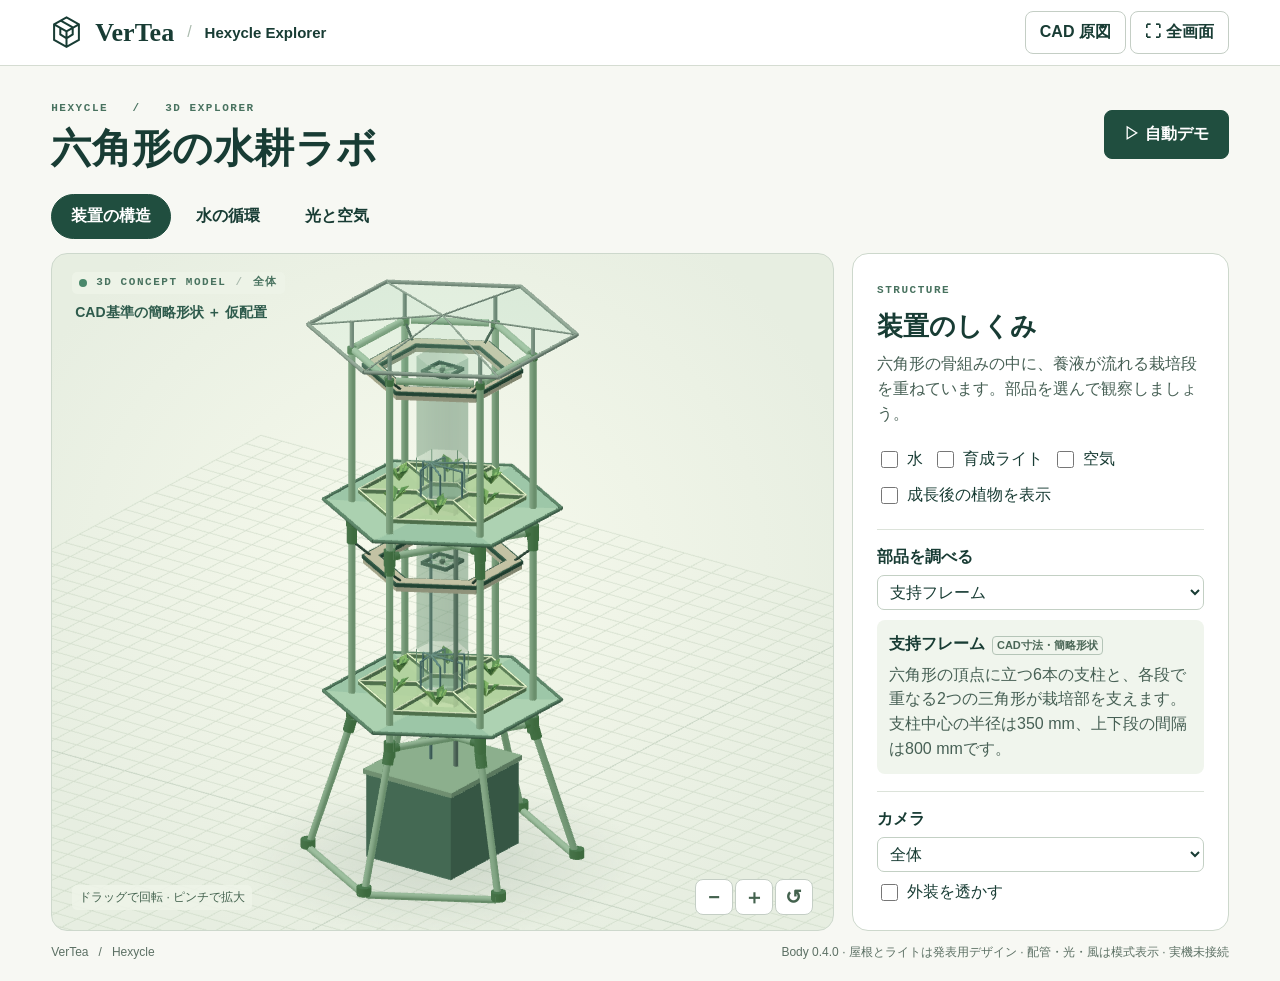
==== public-site/explorer/index.html @ 744de380 "Integrate Hexycle 3D Explorer into the showcase" ====
<!doctype html>
<html lang="ja"><meta charset="utf-8"><meta name="viewport" content="width=device-width,initial-scale=1"><title>Hexycle | 3D Explorer</title><link rel="stylesheet" href="style.css">
<header><div class="brand"><svg viewBox="0 0 40 44" aria-hidden="true"><g fill="none" stroke="currentColor" stroke-width="2.6"><path d="m20 3 16 9v20l-16 9-16-9V12z M4 12l16 9 16-9 M20 21v20 M12 7l16 9v9l-8 5-8-5v-9"/></g></svg><b>VerTea</b><span> / </span> <strong>Hexycle Explorer</strong></div><div><button id="cad">CAD 原図</button> <button id="full">⛶ 全画面</button></div></header>
<main><div class="title"><div><small>HEXYCLE &nbsp; / &nbsp; 3D EXPLORER</small><h1>六角形の水耕ラボ</h1></div><button id="demo" class="primary">▷ 自動デモ</button></div>
<nav aria-label="観察テーマ"><button data-mode="0">装置の構造</button><button data-mode="1">水の循環</button><button data-mode="2">光と空気</button></nav>
<div class="layout"><section class="stage" aria-label="3D観察エリア"><div id="viewport" tabindex="0" aria-label="3Dモデル。矢印キーで回転、プラスとマイナスで拡大縮小"></div>
<div class="stagehead"><i></i> 3D CONCEPT MODEL <span> / </span> <b id="viewlabel">全体</b></div><div id="annotation"></div>
<div class="stagefoot"><span>ドラッグで回転 · ピンチで拡大</span><div><button id="minus" aria-label="縮小">−</button><button id="plus" aria-label="拡大">＋</button><button id="reset" aria-label="全体に戻す">↺</button></div></div></section>
<aside><small id="chapter"></small><h2 id="heading"></h2><p id="intro"></p><div id="specific"></div>
<label class="check"><input id="mature" type="checkbox"> 成長後の植物を表示</label>
<div class="line"><label for="part">部品を調べる</label><select id="part"></select><article><b id="partTitle"></b><em id="status"></em><p id="details"></p></article></div>
<div class="line"><label for="preset">カメラ</label><select id="preset"><option>全体</option><option>上から</option><option>栽培段</option><option>タンク内部</option><option>屋根とライト</option></select><label class="check"><input type="checkbox" id="xray"> 外装を透かす</label></div></aside></div>
<footer><span>VerTea &nbsp; / &nbsp; Hexycle</span><span>Body 0.4.0 · 屋根とライトは発表用デザイン · 配管・光・風は模式表示 · 実機未接続</span></footer></main>
<dialog><h2>作成途中の CAD 原図</h2><p>0.4.0 Body.f3d に保存されたプレビュー</p><img src="assets/CAD.png" alt="六角支柱、上下の支持材、下段の受け皿とタンク"><button id="close">閉じる</button></dialog>
<script src="vendor/three.min.js"></script><script src="model.js"></script><script src="app.js"></script></html>
---- public-site/explorer/style.css ----
*{box-sizing:border-box}body{margin:0;background:#f7f8f3;color:#183c34;font:16px/1.55 "Yu Gothic UI",Meiryo,sans-serif}button,select{font:inherit;color:inherit}button,select,input{cursor:pointer}button{border:1px solid #c4cec5;background:#fff;border-radius:8px;padding:8px 14px;font-weight:650}button:hover,select:hover{border-color:#628872}button:focus-visible,select:focus-visible,#viewport:focus-visible{outline:3px solid #c38219;outline-offset:2px}header{height:66px;display:flex;align-items:center;justify-content:space-between;border-bottom:1px solid #d5dcd2;background:#fff;padding:0 clamp(16px,4vw,72px)}.brand{display:flex;align-items:center;gap:13px}.brand svg{width:31px}.brand b{font:700 26px Georgia}.brand span,.stagehead span{color:#abbbae}.brand strong{font-size:15px}main{max-width:1630px;margin:auto;padding:28px clamp(16px,4vw,72px) 18px}.title,.stagefoot,footer{display:flex;justify-content:space-between;align-items:center}.title{margin-bottom:20px}small,.stagehead{font:700 11px/1.4 Consolas,monospace;letter-spacing:.14em;color:#48725f}h1{font-size:clamp(30px,3.1vw,47px);line-height:1.3;letter-spacing:.01em;margin:4px 0 0}.primary,nav button[aria-pressed=true]{background:#204e3f;color:white;border-color:#204e3f}.primary{padding:11px 19px}nav{display:flex;gap:5px;margin-bottom:14px}nav button{padding:9px 19px;border-radius:30px;background:transparent;border-color:transparent}nav button[aria-pressed=false]:hover{background:#e6ece4}.layout{display:grid;grid-template-columns:minmax(0,1fr) minmax(285px,32%);gap:18px}.stage,aside{border:1px solid #cdd8cc;border-radius:16px}.stage{position:relative;min-height:560px;overflow:hidden;background:radial-gradient(ellipse at 48% 46%,#f7faed,#e7eee1 78%)}#viewport{position:absolute;inset:0;touch-action:none;cursor:grab}canvas{display:block;width:100%;height:100%}#viewport:active{cursor:grabbing}.stagehead,.stagefoot{position:absolute;left:20px;right:20px;pointer-events:none}.stagehead{top:18px;display:flex;align-items:center;gap:9px}.stagehead i{background:#4a886b;width:8px;height:8px;border-radius:50%}.stagefoot{bottom:15px;color:#43624e;font-size:12px;gap:5px}.stagefoot div{display:flex;gap:2px;pointer-events:auto}.stagefoot button{width:38px;height:36px;padding:0;font-size:20px}.stagefoot span,.stagehead{width:fit-content;background:#eef4e8db;border-radius:5px;padding:3px 7px}aside{background:#fff;padding:22px 24px}h2{margin:5px 0;font-size:26px}p{margin:6px 0 12px;color:#476055}.line{border-top:1px solid #dce3da;margin-top:17px;padding-top:15px}label{font-weight:650;display:block;margin-bottom:5px}select{border:1px solid #c3d0c4;background:#fff;border-radius:7px;padding:7px 8px;width:100%}article{background:#f0f5ed;padding:12px;border-radius:8px;margin-top:10px}article p{margin:6px 0 0}em{display:inline-block;font:600 11px/1.6 sans-serif;color:#4b6757;border:1px solid #b5c5b8;border-radius:4px;margin-left:7px;padding:0 4px}.check{font-weight:500;display:inline-flex;align-items:center;gap:6px;margin:8px 10px 0 0}.check input{width:17px;height:17px;accent-color:#245c46}.flows{display:flex;align-items:center;gap:5px;flex-wrap:wrap}.flows select{width:auto}.flows button{padding:5px 12px}footer{font:12px/1.6 sans-serif;color:#5c7064;margin-top:12px;gap:12px}.fallback{width:100%;height:100%;object-fit:contain;background:#fff}.stage #annotation{position:absolute;top:48px;left:23px;color:#2e5b4c;font-size:14px;pointer-events:none;font-weight:700}dialog{border:1px solid #bdccbf;border-radius:14px;max-width:92vw}dialog img{display:block;width:min(65vh,75vw);height:auto}dialog::backdrop{background:#10261f77}body:fullscreen{overflow:auto}body:fullscreen aside{font-size:20px}body:fullscreen .stage{min-height:65vh}@media(max-width:850px){main{padding-top:20px}.layout{grid-template-columns:minmax(0,1fr) 275px;gap:10px}aside{padding:15px}.stage{min-height:520px}}@media(max-width:675px){header{height:56px}.brand{gap:7px}.brand strong,.brand span{display:none}header button{padding:6px 10px}.layout{display:flex;flex-direction:column}.stage{min-height:0;height:clamp(380px,61svh,600px)}nav button{padding:8px 12px}.title{margin-bottom:12px}.primary{padding:8px 12px}footer{align-items:start;flex-direction:column;gap:2px}.stagefoot{left:10px;right:10px}.stagefoot span{font-size:10px}}
@media(min-width:851px){body:fullscreen main{padding-top:10px}body:fullscreen .title{margin-bottom:5px}body:fullscreen .layout{height:calc(100dvh - 240px);min-height:320px}body:fullscreen .stage{min-height:0}body:fullscreen aside{overflow:auto}body:fullscreen aside p{font-size:21px}}

.stage.dark-room{background:radial-gradient(ellipse at 50% 48%,#22333a,#101b23 80%)}
.stage.dark-room #annotation{color:#dbebdd;background:#15242be8;padding:2px 6px;border-radius:4px}
.lighting-controls{margin-top:10px;padding:8px 12px;background:#edf2ea;border-radius:8px}
.lighting-controls .check{margin:0}
.lighting-controls p{font-size:14px;margin:3px 0 0}

body:fullscreen button, body:fullscreen select { min-height: 44px; }
body:fullscreen .stagehead, body:fullscreen .stagefoot span { font-size: 14px; }
body:fullscreen .stage #annotation { font-size: 17px; }
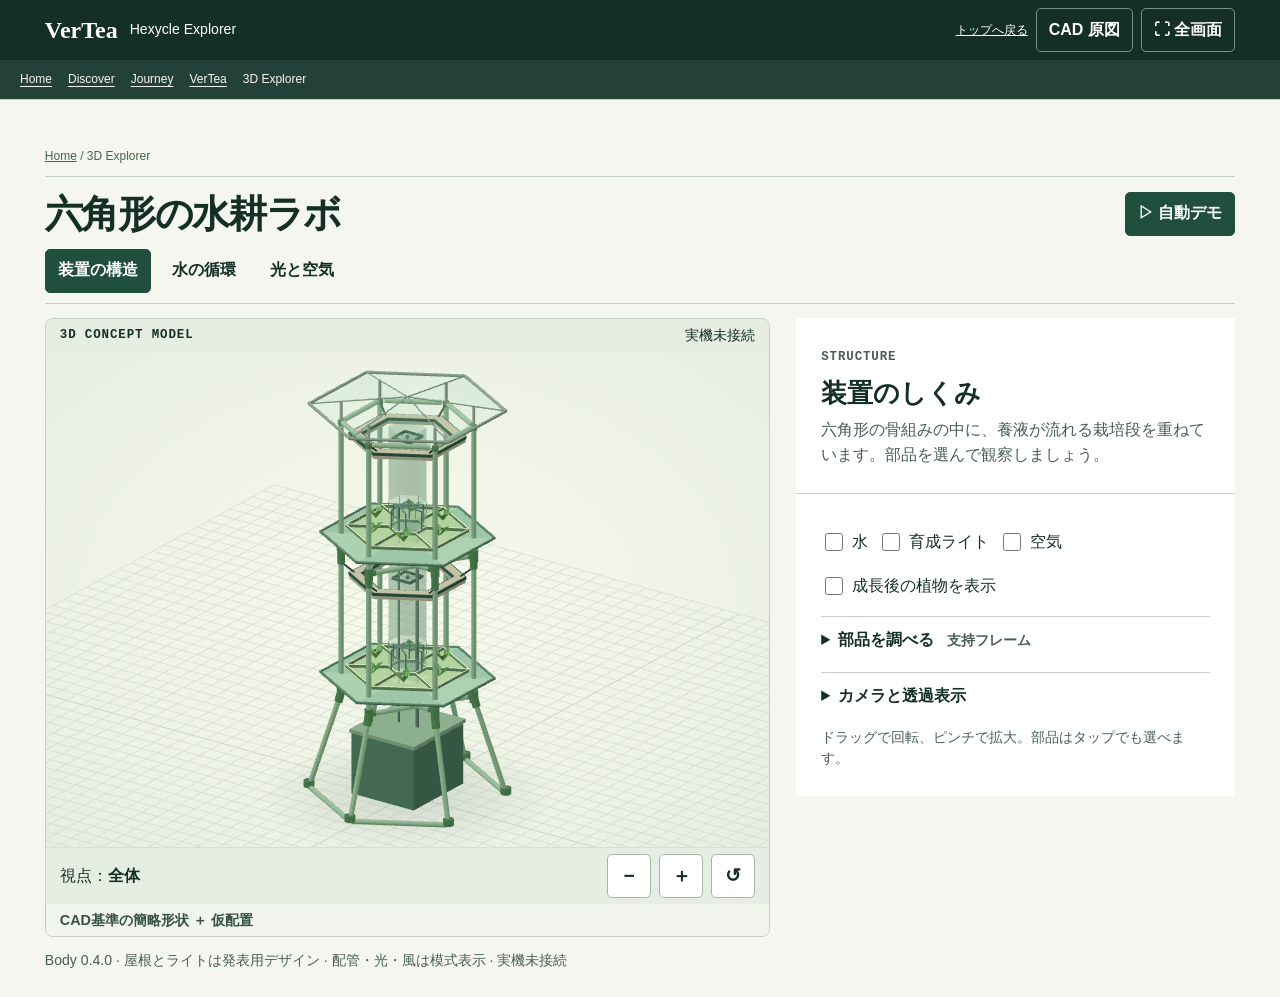
==== commit cec16454: "Add Hexycle nine-page website preview" ====
--- a/public-site/explorer/index.html
+++ b/public-site/explorer/index.html
@@ -1,15 +1,58 @@
 <!doctype html>
-<html lang="ja"><meta charset="utf-8"><meta name="viewport" content="width=device-width,initial-scale=1"><title>Hexycle | 3D Explorer</title><link rel="stylesheet" href="style.css">
-<header><div class="brand"><svg viewBox="0 0 40 44" aria-hidden="true"><g fill="none" stroke="currentColor" stroke-width="2.6"><path d="m20 3 16 9v20l-16 9-16-9V12z M4 12l16 9 16-9 M20 21v20 M12 7l16 9v9l-8 5-8-5v-9"/></g></svg><b>VerTea</b><span> / </span> <strong>Hexycle Explorer</strong></div><div><button id="cad">CAD 原図</button> <button id="full">⛶ 全画面</button></div></header>
-<main><div class="title"><div><small>HEXYCLE &nbsp; / &nbsp; 3D EXPLORER</small><h1>六角形の水耕ラボ</h1></div><button id="demo" class="primary">▷ 自動デモ</button></div>
-<nav aria-label="観察テーマ"><button data-mode="0">装置の構造</button><button data-mode="1">水の循環</button><button data-mode="2">光と空気</button></nav>
-<div class="layout"><section class="stage" aria-label="3D観察エリア"><div id="viewport" tabindex="0" aria-label="3Dモデル。矢印キーで回転、プラスとマイナスで拡大縮小"></div>
-<div class="stagehead"><i></i> 3D CONCEPT MODEL <span> / </span> <b id="viewlabel">全体</b></div><div id="annotation"></div>
-<div class="stagefoot"><span>ドラッグで回転 · ピンチで拡大</span><div><button id="minus" aria-label="縮小">−</button><button id="plus" aria-label="拡大">＋</button><button id="reset" aria-label="全体に戻す">↺</button></div></div></section>
-<aside><small id="chapter"></small><h2 id="heading"></h2><p id="intro"></p><div id="specific"></div>
-<label class="check"><input id="mature" type="checkbox"> 成長後の植物を表示</label>
-<div class="line"><label for="part">部品を調べる</label><select id="part"></select><article><b id="partTitle"></b><em id="status"></em><p id="details"></p></article></div>
-<div class="line"><label for="preset">カメラ</label><select id="preset"><option>全体</option><option>上から</option><option>栽培段</option><option>タンク内部</option><option>屋根とライト</option></select><label class="check"><input type="checkbox" id="xray"> 外装を透かす</label></div></aside></div>
-<footer><span>VerTea &nbsp; / &nbsp; Hexycle</span><span>Body 0.4.0 · 屋根とライトは発表用デザイン · 配管・光・風は模式表示 · 実機未接続</span></footer></main>
-<dialog><h2>作成途中の CAD 原図</h2><p>0.4.0 Body.f3d に保存されたプレビュー</p><img src="assets/CAD.png" alt="六角支柱、上下の支持材、下段の受け皿とタンク"><button id="close">閉じる</button></dialog>
-<script src="vendor/three.min.js"></script><script src="model.js"></script><script src="app.js"></script></html>
+<html lang="ja">
+<head>
+  <meta charset="utf-8">
+  <meta name="viewport" content="width=device-width,initial-scale=1">
+  <title>Hexycle | 3D Explorer</title>
+  <link rel="stylesheet" href="style.css"><style>.site-links a{color:inherit;text-underline-offset:3px}.site-links a:focus-visible{outline:2px solid #b2d9b7;outline-offset:3px}</style>
+</head>
+<body>
+<header>
+  <div class="brand"><b>VerTea</b><span>Hexycle Explorer</span></div>
+  <div class="header-controls"><a href="/" target="_top" style="color:inherit;font-size:12px;white-space:nowrap">トップへ戻る</a><button id="cad">CAD 原図</button><button id="full">⛶ 全画面</button></div>
+</header>
+<nav class="site-links" aria-label="サイトナビゲーション" style="display:flex;gap:16px;flex-wrap:wrap;padding:10px 20px;background:#244139;color:#f4f7f0;font-size:12px"><a href="/" target="_top">Home</a><a href="/#discover" target="_top">Discover</a><a href="/journey/" target="_top">Journey</a><a href="/vertea/" target="_top">VerTea</a><span aria-current="page">3D Explorer</span></nav>
+<main>
+  <nav aria-label="パンくず" style="display:block;font-size:12px;margin:8px 0 14px;color:#41654e"><a href="/" target="_top" style="color:inherit">Home</a> / <span aria-current="page">3D Explorer</span></nav>
+  <div class="title"><h1>六角形の水耕ラボ</h1><button id="demo" class="primary" aria-pressed="false">▷ 自動デモ</button></div>
+  <nav aria-label="観察テーマ">
+    <button data-mode="0">装置の構造</button><button data-mode="1">水の循環</button><button data-mode="2">光と空気</button>
+  </nav>
+  <div class="layout">
+    <section class="lesson" aria-labelledby="heading">
+      <small id="chapter"></small><h2 id="heading"></h2><p id="intro"></p>
+      <div id="water-controls" hidden>
+        <p id="step"></p>
+        <div class="flows">
+          <button id="play" aria-pressed="false">▷ 再生</button><button id="next">次の流路 →</button>
+          <select id="speed" aria-label="循環の再生速度"><option value=".5">0.5×</option><option value="1" selected>1×</option><option value="2">2×</option></select>
+        </div>
+      </div>
+    </section>
+    <section class="stage" aria-label="3D観察エリア">
+      <div class="stagehead"><b>3D CONCEPT MODEL</b><span>実機未接続</span></div>
+      <div id="viewport" tabindex="0" aria-label="3Dモデル。矢印キーで回転、プラスとマイナスで拡大縮小、Homeで全体に戻す"></div>
+      <div class="stagefoot"><span>視点：<b id="viewlabel">全体</b></span><div><button id="minus" aria-label="縮小">−</button><button id="plus" aria-label="拡大">＋</button><button id="reset" aria-label="全体に戻す">↺</button></div></div>
+      <p id="annotation"></p>
+    </section>
+    <aside aria-label="モデルの表示と部品">
+      <div id="specific"></div>
+      <label class="check"><input id="mature" type="checkbox"> 成長後の植物を表示</label>
+      <details id="part-panel">
+        <summary>部品を調べる <b id="partTitle"></b></summary>
+        <label for="part">観察する部品</label><select id="part"></select>
+        <article><em id="status"></em><p id="details"></p></article>
+      </details>
+      <details><summary>カメラと透過表示</summary>
+        <label for="preset">カメラの視点</label><select id="preset"><option>全体</option><option>上から</option><option>栽培段</option><option>タンク内部</option><option>屋根とライト</option></select>
+        <label class="check"><input type="checkbox" id="xray"> 外装を透かす</label>
+      </details>
+      <p class="hint">ドラッグで回転、ピンチで拡大。部品はタップでも選べます。</p>
+    </aside>
+  </div>
+  <footer>Body 0.4.0 · 屋根とライトは発表用デザイン · 配管・光・風は模式表示 · 実機未接続</footer>
+</main>
+<dialog aria-labelledby="cad-title"><h2 id="cad-title">作成途中の CAD 原図</h2><p>0.4.0 Body.f3d に保存されたプレビュー</p><img src="assets/CAD.png" alt="六角支柱、上下の支持材、下段の受け皿とタンク"><button id="close">閉じる</button></dialog>
+<script src="vendor/three.min.js"></script><script src="model.js"></script><script src="app.js"></script>
+</body>
+</html>
--- a/public-site/explorer/style.css
+++ b/public-site/explorer/style.css
@@ -1,12 +1,95 @@
-*{box-sizing:border-box}body{margin:0;background:#f7f8f3;color:#183c34;font:16px/1.55 "Yu Gothic UI",Meiryo,sans-serif}button,select{font:inherit;color:inherit}button,select,input{cursor:pointer}button{border:1px solid #c4cec5;background:#fff;border-radius:8px;padding:8px 14px;font-weight:650}button:hover,select:hover{border-color:#628872}button:focus-visible,select:focus-visible,#viewport:focus-visible{outline:3px solid #c38219;outline-offset:2px}header{height:66px;display:flex;align-items:center;justify-content:space-between;border-bottom:1px solid #d5dcd2;background:#fff;padding:0 clamp(16px,4vw,72px)}.brand{display:flex;align-items:center;gap:13px}.brand svg{width:31px}.brand b{font:700 26px Georgia}.brand span,.stagehead span{color:#abbbae}.brand strong{font-size:15px}main{max-width:1630px;margin:auto;padding:28px clamp(16px,4vw,72px) 18px}.title,.stagefoot,footer{display:flex;justify-content:space-between;align-items:center}.title{margin-bottom:20px}small,.stagehead{font:700 11px/1.4 Consolas,monospace;letter-spacing:.14em;color:#48725f}h1{font-size:clamp(30px,3.1vw,47px);line-height:1.3;letter-spacing:.01em;margin:4px 0 0}.primary,nav button[aria-pressed=true]{background:#204e3f;color:white;border-color:#204e3f}.primary{padding:11px 19px}nav{display:flex;gap:5px;margin-bottom:14px}nav button{padding:9px 19px;border-radius:30px;background:transparent;border-color:transparent}nav button[aria-pressed=false]:hover{background:#e6ece4}.layout{display:grid;grid-template-columns:minmax(0,1fr) minmax(285px,32%);gap:18px}.stage,aside{border:1px solid #cdd8cc;border-radius:16px}.stage{position:relative;min-height:560px;overflow:hidden;background:radial-gradient(ellipse at 48% 46%,#f7faed,#e7eee1 78%)}#viewport{position:absolute;inset:0;touch-action:none;cursor:grab}canvas{display:block;width:100%;height:100%}#viewport:active{cursor:grabbing}.stagehead,.stagefoot{position:absolute;left:20px;right:20px;pointer-events:none}.stagehead{top:18px;display:flex;align-items:center;gap:9px}.stagehead i{background:#4a886b;width:8px;height:8px;border-radius:50%}.stagefoot{bottom:15px;color:#43624e;font-size:12px;gap:5px}.stagefoot div{display:flex;gap:2px;pointer-events:auto}.stagefoot button{width:38px;height:36px;padding:0;font-size:20px}.stagefoot span,.stagehead{width:fit-content;background:#eef4e8db;border-radius:5px;padding:3px 7px}aside{background:#fff;padding:22px 24px}h2{margin:5px 0;font-size:26px}p{margin:6px 0 12px;color:#476055}.line{border-top:1px solid #dce3da;margin-top:17px;padding-top:15px}label{font-weight:650;display:block;margin-bottom:5px}select{border:1px solid #c3d0c4;background:#fff;border-radius:7px;padding:7px 8px;width:100%}article{background:#f0f5ed;padding:12px;border-radius:8px;margin-top:10px}article p{margin:6px 0 0}em{display:inline-block;font:600 11px/1.6 sans-serif;color:#4b6757;border:1px solid #b5c5b8;border-radius:4px;margin-left:7px;padding:0 4px}.check{font-weight:500;display:inline-flex;align-items:center;gap:6px;margin:8px 10px 0 0}.check input{width:17px;height:17px;accent-color:#245c46}.flows{display:flex;align-items:center;gap:5px;flex-wrap:wrap}.flows select{width:auto}.flows button{padding:5px 12px}footer{font:12px/1.6 sans-serif;color:#5c7064;margin-top:12px;gap:12px}.fallback{width:100%;height:100%;object-fit:contain;background:#fff}.stage #annotation{position:absolute;top:48px;left:23px;color:#2e5b4c;font-size:14px;pointer-events:none;font-weight:700}dialog{border:1px solid #bdccbf;border-radius:14px;max-width:92vw}dialog img{display:block;width:min(65vh,75vw);height:auto}dialog::backdrop{background:#10261f77}body:fullscreen{overflow:auto}body:fullscreen aside{font-size:20px}body:fullscreen .stage{min-height:65vh}@media(max-width:850px){main{padding-top:20px}.layout{grid-template-columns:minmax(0,1fr) 275px;gap:10px}aside{padding:15px}.stage{min-height:520px}}@media(max-width:675px){header{height:56px}.brand{gap:7px}.brand strong,.brand span{display:none}header button{padding:6px 10px}.layout{display:flex;flex-direction:column}.stage{min-height:0;height:clamp(380px,61svh,600px)}nav button{padding:8px 12px}.title{margin-bottom:12px}.primary{padding:8px 12px}footer{align-items:start;flex-direction:column;gap:2px}.stagefoot{left:10px;right:10px}.stagefoot span{font-size:10px}}
-@media(min-width:851px){body:fullscreen main{padding-top:10px}body:fullscreen .title{margin-bottom:5px}body:fullscreen .layout{height:calc(100dvh - 240px);min-height:320px}body:fullscreen .stage{min-height:0}body:fullscreen aside{overflow:auto}body:fullscreen aside p{font-size:21px}}
-
-.stage.dark-room{background:radial-gradient(ellipse at 50% 48%,#22333a,#101b23 80%)}
-.stage.dark-room #annotation{color:#dbebdd;background:#15242be8;padding:2px 6px;border-radius:4px}
-.lighting-controls{margin-top:10px;padding:8px 12px;background:#edf2ea;border-radius:8px}
-.lighting-controls .check{margin:0}
-.lighting-controls p{font-size:14px;margin:3px 0 0}
-
-body:fullscreen button, body:fullscreen select { min-height: 44px; }
-body:fullscreen .stagehead, body:fullscreen .stagefoot span { font-size: 14px; }
-body:fullscreen .stage #annotation { font-size: 17px; }
+:root {
+  --ink: #142f26;
+  --green: #204e3f;
+  --muted: #495e53;
+  --line: #c6cfc4;
+  --paper: #f6f6f0;
+  color: var(--ink);
+  background: var(--paper);
+  font: 16px/1.55 "Yu Gothic UI", Meiryo, sans-serif;
+}
+* { box-sizing: border-box; }
+body, h1, h2, p { margin: 0; }
+button, select, input { font: inherit; color: inherit; cursor: pointer; }
+button, select { min-height: 44px; border: 1px solid #a8b7ae; border-radius: 5px; background: white; padding: 6px 12px; }
+button, summary { font-weight: 650; }
+button:hover:not(:disabled), select:hover:not(:disabled) { border-color: var(--green); }
+:focus-visible { outline: 3px solid #ae6b10; outline-offset: 2px; }
+button:disabled, select:disabled { cursor: default; opacity: .55; }
+header, .brand, .header-controls, .title, nav, .flows, .stagehead, .stagefoot, .stagefoot div { display: flex; align-items: center; gap: 8px; }
+header, .title, .stagehead, .stagefoot { justify-content: space-between; }
+header { padding: 8px clamp(14px, 3.5vw, 58px); background: var(--ink); color: white; }
+header button { color: white; background: transparent; border-color: #759086; }
+.brand { gap: 12px; }
+.brand b { font: bold 24px/1 Georgia, serif; }
+.brand span { font-size: .88rem; }
+main { max-width: 1536px; margin: auto; padding: clamp(16px, 2vw, 32px) clamp(14px, 3.5vw, 58px) 12px; }
+.title { margin-bottom: 12px; flex-wrap: wrap; }
+h1 { font-size: clamp(1.65rem, 3vw, 2.8rem); line-height: 1.2; letter-spacing: -.035em; }
+.primary, nav button[aria-pressed=true], #play[aria-pressed=true] { background: var(--green); color: white; border-color: var(--green); }
+nav { flex-wrap: wrap; margin-bottom: 14px; border-bottom: 1px solid var(--line); padding-bottom: 10px; }
+nav button { background: transparent; border-color: transparent; }
+.layout {
+  display: grid;
+  grid-template-columns: minmax(0, 1.65fr) minmax(310px, 1fr);
+  grid-template-rows: auto 1fr;
+  grid-template-areas: "stage lesson" "stage controls";
+  gap: 0 clamp(16px, 2vw, 30px);
+  align-items: start;
+}
+.stage { grid-area: stage; display: flex; flex-direction: column; overflow: hidden; border: 1px solid var(--line); border-radius: 8px; background: #eaf0e3; }
+.stagehead, .stagefoot { background: #e6ede2; padding: 6px 14px; flex-wrap: wrap; }
+.stagehead { font-size: .85rem; }
+.stagehead b, #chapter { font: 700 .78rem/1.4 ui-monospace, monospace; letter-spacing: .07em; }
+#viewport { position: relative; height: clamp(300px, 55svh, 720px); overflow: hidden; background: radial-gradient(ellipse at center,#f7faed,#e7eee1); cursor: grab; touch-action: none; }
+#viewport:active { cursor: grabbing; }
+#viewport:focus-visible { outline-offset: -4px; }
+canvas, .fallback { display: block; width: 100%; height: 100%; }
+.fallback { object-fit: contain; background: white; }
+.stagefoot { border-top: 1px solid #d6e0d3; }
+.stagefoot button { width: 44px; padding: 0; font-size: 1.2rem; }
+#annotation { font-weight: 600; font-size: .9rem; padding: 5px 14px; color: #365345; background: #f2f5ee; }
+.dark-room #viewport { background: radial-gradient(ellipse at center,#22333a,#101b23); }
+.lesson { grid-area: lesson; }
+aside { grid-area: controls; }
+.lesson, aside { padding: clamp(15px, 2vw, 29px); background: white; }
+.lesson { border-bottom: 1px solid var(--line); }
+#chapter, .hint, footer, #intro { color: var(--muted); }
+h2 { font-size: clamp(1.4rem, 2vw, 2rem); line-height: 1.35; margin: .3em 0; }
+#step { font-size: 1.15rem; font-weight: 700; color: var(--green); margin: .8em 0 .4em; }
+.flows, .check { flex-wrap: wrap; }
+.check { display: inline-flex; align-items: center; gap: 6px; min-height: 44px; margin-right: 10px; cursor: pointer; }
+input { width: 18px; height: 18px; accent-color: var(--green); }
+.lighting-controls { margin-block: .5rem; padding: .5rem .8rem; background: #edf2ea; }
+.lighting-controls p, footer, .hint { font-size: .88rem; }
+details { border-top: 1px solid var(--line); margin-top: .5rem; }
+summary { cursor: pointer; padding: 11px 0; min-height: 44px; }
+summary b { font-size: .87em; color: var(--muted); margin-left: .6em; }
+details label:not(.check) { display: block; margin: .6rem 0 .25rem; }
+details select { width: 100%; }
+article { margin: .75em 0; }
+em { display: inline-block; background: #e9eee4; font-size: .87rem; font-style: normal; padding: .15em .4em; }
+article p, .hint { margin-top: .5em; }
+footer { padding-block: .8rem; }
+dialog { border: 1px solid var(--line); border-radius: 8px; max-width: 94vw; max-height: 90dvh; }
+dialog img { display: block; width: min(64vh, 75vw); height: auto; }
+dialog::backdrop { background: #142f2688; }
+body:fullscreen { overflow-y: auto; }
+body:fullscreen .lesson, body:fullscreen aside, body:fullscreen nav, body:fullscreen #step { font-size: 1.35rem; }
+body:fullscreen .stagehead, body:fullscreen #annotation { font-size: 1.125rem; }
+@media (min-width: 901px) {
+  body:fullscreen main { padding-block: 8px; }
+  body:fullscreen #viewport { height: clamp(230px, calc(100dvh - 330px), 78vh); }
+}
+@media (max-width: 900px) {
+  .layout { display: flex; flex-direction: column; gap: 12px; align-items: stretch; }
+  .lesson, aside { padding: 14px 16px; }
+  #viewport { height: clamp(230px, 40svh, 540px); }
+}
+@media (max-width: 480px) {
+  .brand span { display: none; }
+  nav { gap: 2px; }
+  nav button { padding-inline: 9px; }
+  .title { gap: 4px; }
+  header, .stagehead, .stagefoot { gap: 4px; }
+}
